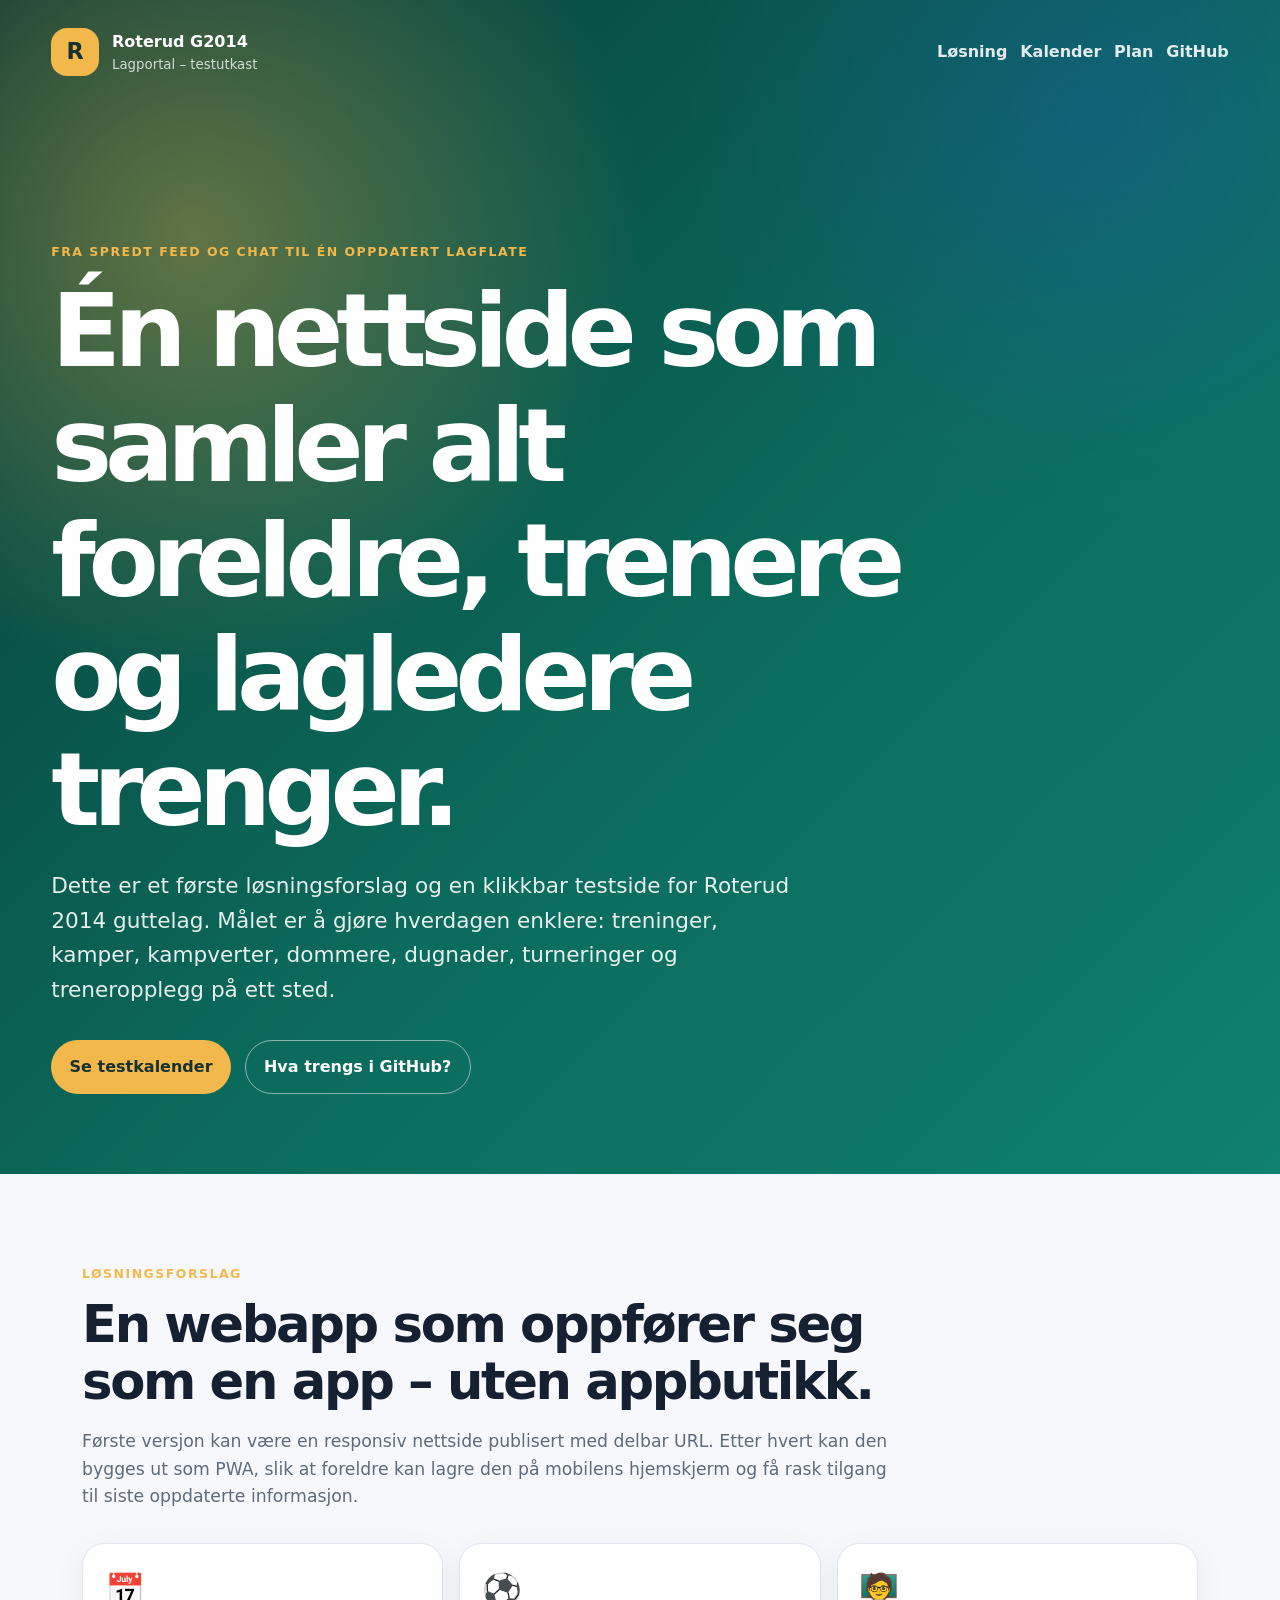
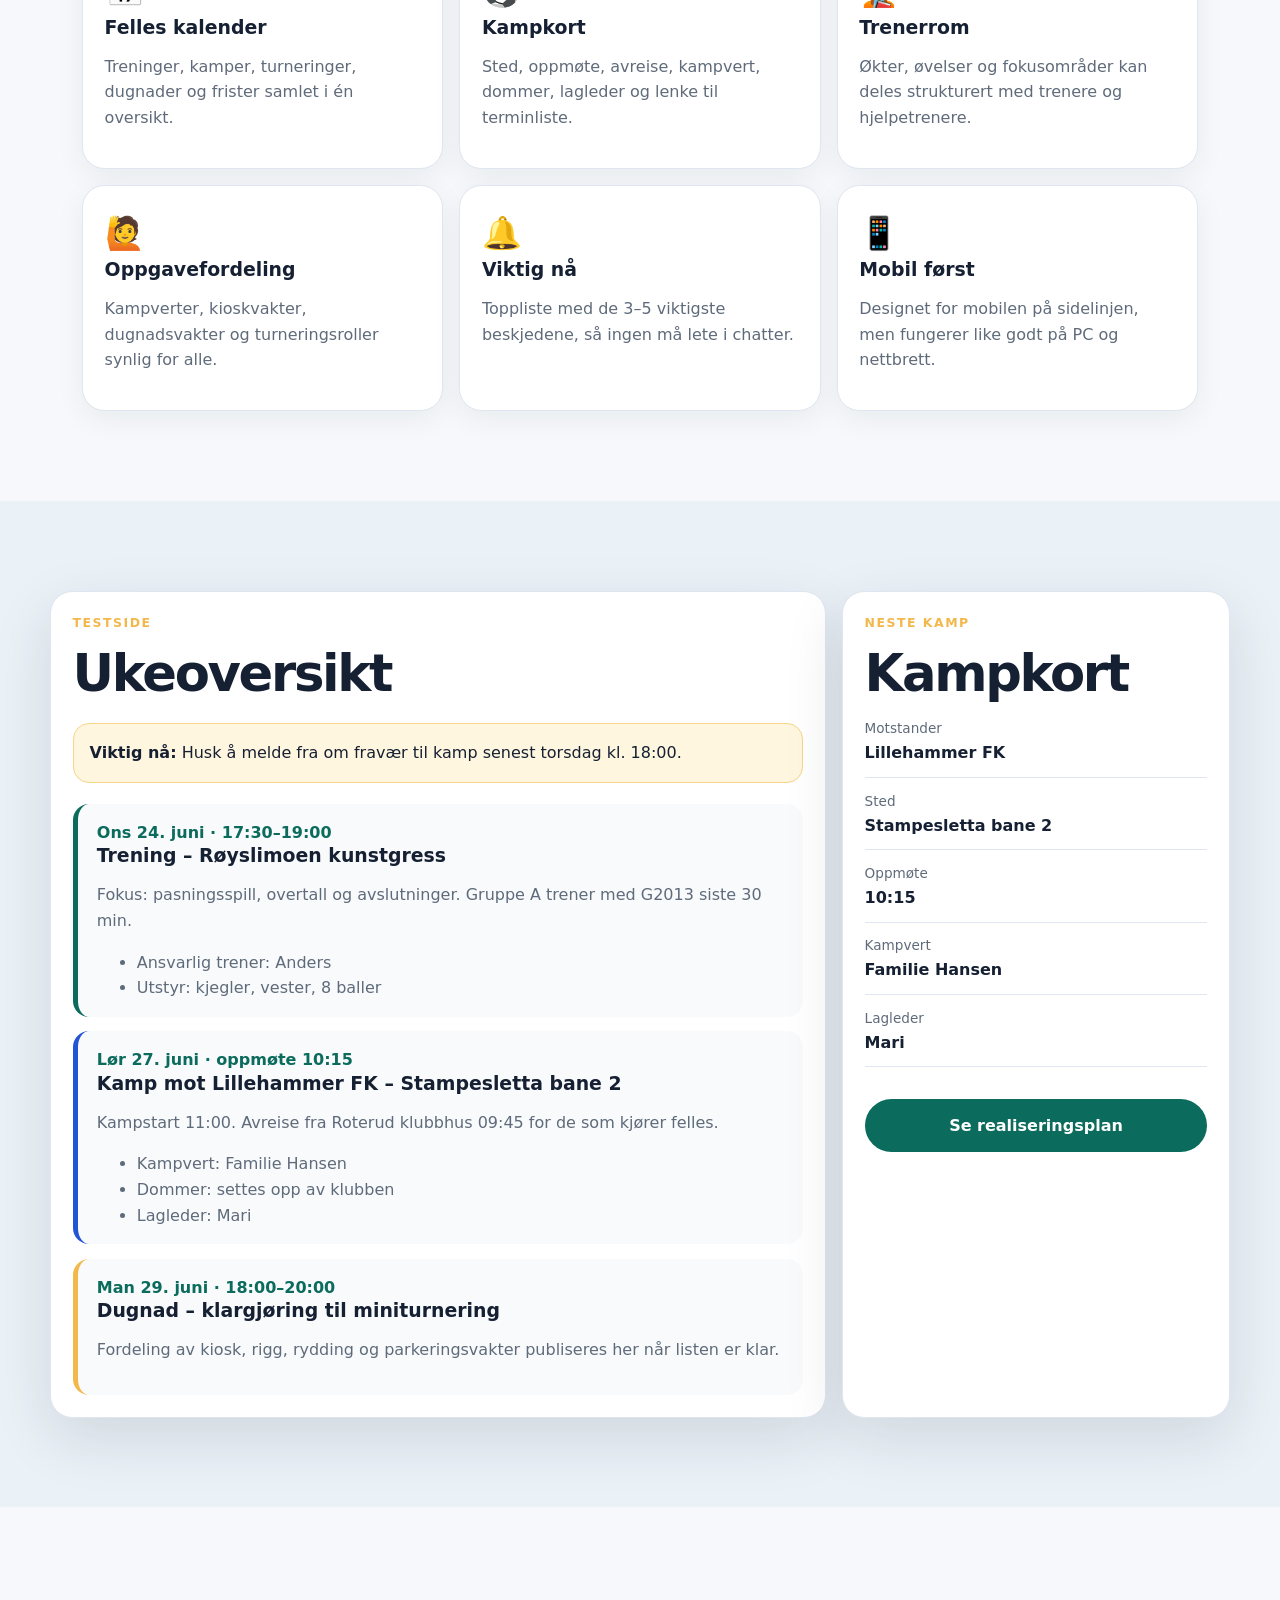
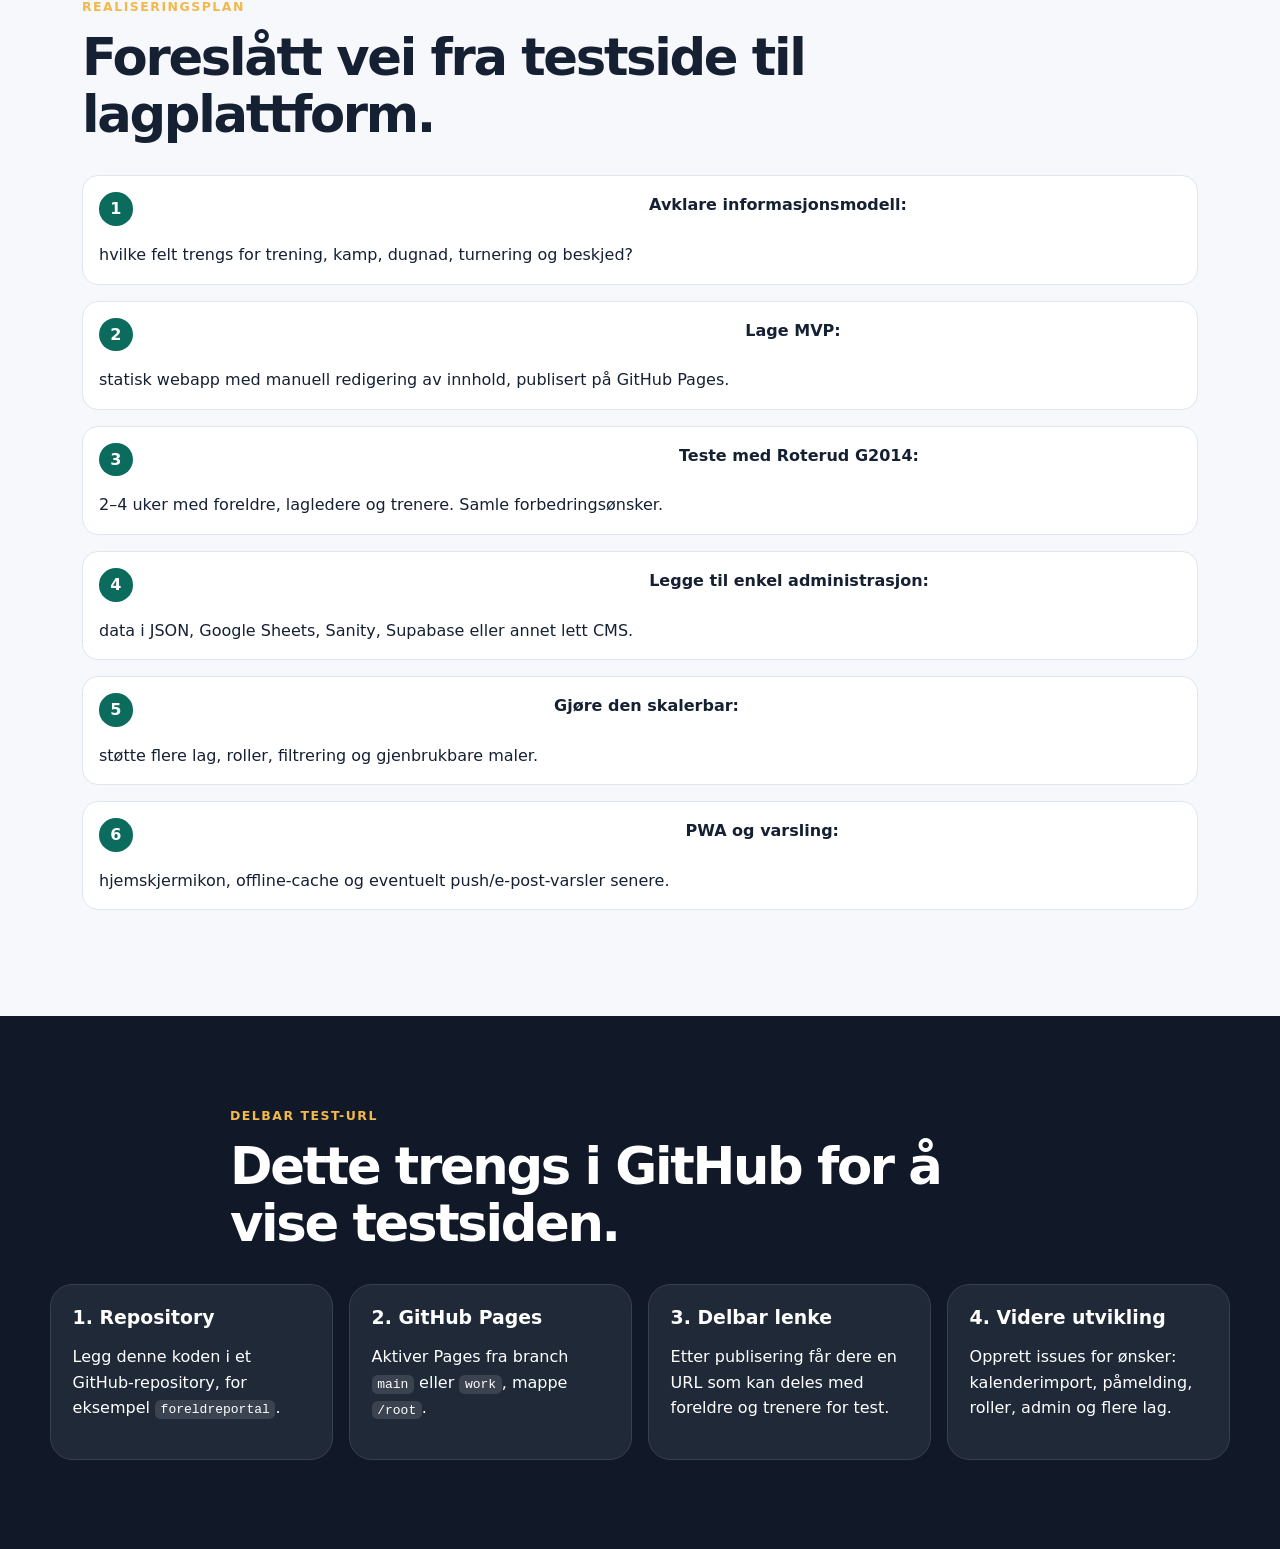
==== index.html @ 6beb045d "Add Roterud G2014 portal prototype" ====
<!doctype html>
<html lang="no">
  <head>
    <meta charset="utf-8" />
    <meta name="viewport" content="width=device-width, initial-scale=1" />
    <title>Roterud G2014 – lagportal</title>
    <meta
      name="description"
      content="Testside for en samlet informasjonsportal for Roterud G2014 med treninger, kamper, dugnader, turneringer og trenerplaner."
    />
    <link rel="stylesheet" href="styles.css" />
  </head>
  <body>
    <header class="hero">
      <nav class="topbar" aria-label="Hovednavigasjon">
        <a class="brand" href="#top" aria-label="Til toppen">
          <span class="brand__mark">R</span>
          <span>
            <strong>Roterud G2014</strong>
            <small>Lagportal – testutkast</small>
          </span>
        </a>
        <div class="topbar__links">
          <a href="#losning">Løsning</a>
          <a href="#kalender">Kalender</a>
          <a href="#plan">Plan</a>
          <a href="#github">GitHub</a>
        </div>
      </nav>

      <section id="top" class="hero__content">
        <p class="eyebrow">Fra spredt feed og chat til én oppdatert lagflate</p>
        <h1>Én nettside som samler alt foreldre, trenere og lagledere trenger.</h1>
        <p class="hero__lead">
          Dette er et første løsningsforslag og en klikkbar testside for Roterud 2014 guttelag.
          Målet er å gjøre hverdagen enklere: treninger, kamper, kampverter, dommere,
          dugnader, turneringer og treneropplegg på ett sted.
        </p>
        <div class="hero__actions">
          <a class="button button--primary" href="#kalender">Se testkalender</a>
          <a class="button button--secondary" href="#github">Hva trengs i GitHub?</a>
        </div>
      </section>
    </header>

    <main>
      <section class="section" id="losning">
        <div class="section__intro">
          <p class="eyebrow">Løsningsforslag</p>
          <h2>En webapp som oppfører seg som en app – uten appbutikk.</h2>
          <p>
            Første versjon kan være en responsiv nettside publisert med delbar URL. Etter hvert
            kan den bygges ut som PWA, slik at foreldre kan lagre den på mobilens hjemskjerm og
            få rask tilgang til siste oppdaterte informasjon.
          </p>
        </div>

        <div class="cards cards--three">
          <article class="card">
            <span class="card__icon">📅</span>
            <h3>Felles kalender</h3>
            <p>Treninger, kamper, turneringer, dugnader og frister samlet i én oversikt.</p>
          </article>
          <article class="card">
            <span class="card__icon">⚽</span>
            <h3>Kampkort</h3>
            <p>Sted, oppmøte, avreise, kampvert, dommer, lagleder og lenke til terminliste.</p>
          </article>
          <article class="card">
            <span class="card__icon">🧑‍🏫</span>
            <h3>Trenerrom</h3>
            <p>Økter, øvelser og fokusområder kan deles strukturert med trenere og hjelpetrenere.</p>
          </article>
          <article class="card">
            <span class="card__icon">🙋</span>
            <h3>Oppgavefordeling</h3>
            <p>Kampverter, kioskvakter, dugnadsvakter og turneringsroller synlig for alle.</p>
          </article>
          <article class="card">
            <span class="card__icon">🔔</span>
            <h3>Viktig nå</h3>
            <p>Toppliste med de 3–5 viktigste beskjedene, så ingen må lete i chatter.</p>
          </article>
          <article class="card">
            <span class="card__icon">📱</span>
            <h3>Mobil først</h3>
            <p>Designet for mobilen på sidelinjen, men fungerer like godt på PC og nettbrett.</p>
          </article>
        </div>
      </section>

      <section class="section section--tint" id="kalender">
        <div class="dashboard">
          <div class="panel panel--wide">
            <p class="eyebrow">Testside</p>
            <h2>Ukeoversikt</h2>
            <div class="notice">
              <strong>Viktig nå:</strong> Husk å melde fra om fravær til kamp senest torsdag kl. 18:00.
            </div>
            <div class="timeline">
              <article class="event event--training">
                <time datetime="2026-06-24">Ons 24. juni · 17:30–19:00</time>
                <h3>Trening – Røyslimoen kunstgress</h3>
                <p>Fokus: pasningsspill, overtall og avslutninger. Gruppe A trener med G2013 siste 30 min.</p>
                <ul>
                  <li>Ansvarlig trener: Anders</li>
                  <li>Utstyr: kjegler, vester, 8 baller</li>
                </ul>
              </article>
              <article class="event event--match">
                <time datetime="2026-06-27">Lør 27. juni · oppmøte 10:15</time>
                <h3>Kamp mot Lillehammer FK – Stampesletta bane 2</h3>
                <p>Kampstart 11:00. Avreise fra Roterud klubbhus 09:45 for de som kjører felles.</p>
                <ul>
                  <li>Kampvert: Familie Hansen</li>
                  <li>Dommer: settes opp av klubben</li>
                  <li>Lagleder: Mari</li>
                </ul>
              </article>
              <article class="event event--dugnad">
                <time datetime="2026-06-29">Man 29. juni · 18:00–20:00</time>
                <h3>Dugnad – klargjøring til miniturnering</h3>
                <p>Fordeling av kiosk, rigg, rydding og parkeringsvakter publiseres her når listen er klar.</p>
              </article>
            </div>
          </div>

          <aside class="panel">
            <p class="eyebrow">Neste kamp</p>
            <h2>Kampkort</h2>
            <dl class="factlist">
              <div><dt>Motstander</dt><dd>Lillehammer FK</dd></div>
              <div><dt>Sted</dt><dd>Stampesletta bane 2</dd></div>
              <div><dt>Oppmøte</dt><dd>10:15</dd></div>
              <div><dt>Kampvert</dt><dd>Familie Hansen</dd></div>
              <div><dt>Lagleder</dt><dd>Mari</dd></div>
            </dl>
            <a class="button button--full" href="#plan">Se realiseringsplan</a>
          </aside>
        </div>
      </section>

      <section class="section" id="plan">
        <div class="section__intro">
          <p class="eyebrow">Realiseringsplan</p>
          <h2>Foreslått vei fra testside til lagplattform.</h2>
        </div>
        <ol class="steps">
          <li><strong>Avklare informasjonsmodell:</strong> hvilke felt trengs for trening, kamp, dugnad, turnering og beskjed?</li>
          <li><strong>Lage MVP:</strong> statisk webapp med manuell redigering av innhold, publisert på GitHub Pages.</li>
          <li><strong>Teste med Roterud G2014:</strong> 2–4 uker med foreldre, lagledere og trenere. Samle forbedringsønsker.</li>
          <li><strong>Legge til enkel administrasjon:</strong> data i JSON, Google Sheets, Sanity, Supabase eller annet lett CMS.</li>
          <li><strong>Gjøre den skalerbar:</strong> støtte flere lag, roller, filtrering og gjenbrukbare maler.</li>
          <li><strong>PWA og varsling:</strong> hjemskjermikon, offline-cache og eventuelt push/e-post-varsler senere.</li>
        </ol>
      </section>

      <section class="section section--dark" id="github">
        <div class="section__intro">
          <p class="eyebrow">Delbar test-URL</p>
          <h2>Dette trengs i GitHub for å vise testsiden.</h2>
        </div>
        <div class="github-grid">
          <article>
            <h3>1. Repository</h3>
            <p>Legg denne koden i et GitHub-repository, for eksempel <code>foreldreportal</code>.</p>
          </article>
          <article>
            <h3>2. GitHub Pages</h3>
            <p>Aktiver Pages fra branch <code>main</code> eller <code>work</code>, mappe <code>/root</code>.</p>
          </article>
          <article>
            <h3>3. Delbar lenke</h3>
            <p>Etter publisering får dere en URL som kan deles med foreldre og trenere for test.</p>
          </article>
          <article>
            <h3>4. Videre utvikling</h3>
            <p>Opprett issues for ønsker: kalenderimport, påmelding, roller, admin og flere lag.</p>
          </article>
        </div>
      </section>
    </main>
  </body>
</html>
---- styles.css ----
:root {
  color-scheme: light;
  --bg: #f6f8fb;
  --card: #ffffff;
  --ink: #162033;
  --muted: #5f6b7a;
  --brand: #0b6b5c;
  --brand-2: #f2b84b;
  --blue: #2454d6;
  --line: #dfe6ef;
  --shadow: 0 20px 60px rgba(22, 32, 51, 0.12);
}

* { box-sizing: border-box; }
html { scroll-behavior: smooth; }
body {
  margin: 0;
  font-family: Inter, ui-sans-serif, system-ui, -apple-system, BlinkMacSystemFont, "Segoe UI", sans-serif;
  background: var(--bg);
  color: var(--ink);
  line-height: 1.6;
}

a { color: inherit; text-decoration: none; }

.hero {
  min-height: 86vh;
  background:
    radial-gradient(circle at 15% 20%, rgba(242, 184, 75, 0.38), transparent 28rem),
    radial-gradient(circle at 85% 10%, rgba(36, 84, 214, 0.25), transparent 25rem),
    linear-gradient(135deg, #073b35 0%, #0b6b5c 55%, #10806f 100%);
  color: white;
  padding: 1.25rem clamp(1rem, 4vw, 4rem) 5rem;
}

.topbar,
.hero__content,
.section {
  max-width: 1180px;
  margin: 0 auto;
}

.topbar {
  display: flex;
  justify-content: space-between;
  gap: 1rem;
  align-items: center;
  padding: 0.5rem 0 4rem;
}

.brand { display: flex; align-items: center; gap: 0.8rem; }
.brand__mark {
  display: grid;
  place-items: center;
  width: 3rem;
  height: 3rem;
  border-radius: 1rem;
  background: var(--brand-2);
  color: #17312d;
  font-weight: 900;
  font-size: 1.4rem;
}
.brand small { display: block; opacity: 0.78; }

.topbar__links { display: flex; flex-wrap: wrap; gap: 0.8rem; font-weight: 700; }
.topbar__links a { opacity: 0.88; }
.topbar__links a:hover { opacity: 1; }

.hero__content { padding-top: clamp(2rem, 8vw, 7rem); }
.eyebrow {
  margin: 0 0 0.75rem;
  color: var(--brand-2);
  font-weight: 850;
  letter-spacing: 0.12em;
  text-transform: uppercase;
  font-size: 0.78rem;
}

h1, h2, h3 { line-height: 1.12; margin: 0; }
h1 { max-width: 900px; font-size: clamp(2.7rem, 8vw, 6.8rem); letter-spacing: -0.07em; }
h2 { font-size: clamp(2rem, 4vw, 3.2rem); letter-spacing: -0.045em; }
h3 { font-size: 1.18rem; }

.hero__lead { max-width: 760px; font-size: clamp(1.1rem, 2vw, 1.35rem); opacity: 0.9; }
.hero__actions { display: flex; flex-wrap: wrap; gap: 0.85rem; margin-top: 2rem; }
.button {
  display: inline-flex;
  justify-content: center;
  align-items: center;
  min-height: 3rem;
  padding: 0.85rem 1.15rem;
  border-radius: 999px;
  font-weight: 850;
}
.button--primary { background: var(--brand-2); color: #17312d; }
.button--secondary { border: 1px solid rgba(255,255,255,0.5); color: white; }
.button--full { width: 100%; background: var(--brand); color: white; margin-top: 1rem; }

.section { padding: clamp(3rem, 7vw, 6rem) clamp(1rem, 4vw, 2rem); }
.section--tint { max-width: none; background: #eaf1f7; }
.section--tint > * { max-width: 1180px; margin-inline: auto; }
.section--dark { max-width: none; background: #111827; color: white; }
.section--dark > * { max-width: 1180px; margin-inline: auto; }
.section__intro { max-width: 820px; margin-bottom: 2rem; }
.section__intro p:not(.eyebrow) { color: var(--muted); font-size: 1.08rem; }
.section--dark .section__intro p:not(.eyebrow) { color: #c9d2df; }

.cards { display: grid; gap: 1rem; }
.cards--three { grid-template-columns: repeat(3, minmax(0, 1fr)); }
.card, .panel, .github-grid article {
  background: var(--card);
  border: 1px solid var(--line);
  border-radius: 1.4rem;
  padding: 1.35rem;
  box-shadow: 0 8px 30px rgba(22, 32, 51, 0.06);
}
.card__icon { font-size: 2rem; }
.card p, .event p, .event li { color: var(--muted); }

.dashboard { display: grid; grid-template-columns: 1.7fr 0.85fr; gap: 1rem; }
.panel { box-shadow: var(--shadow); }
.notice {
  margin: 1.3rem 0;
  padding: 1rem;
  border-radius: 1rem;
  background: #fff6df;
  border: 1px solid #f5d58a;
}
.timeline { display: grid; gap: 0.9rem; }
.event { border-left: 0.35rem solid var(--brand); padding: 1rem 1rem 1rem 1.2rem; background: #f8fafc; border-radius: 1rem; }
.event--match { border-color: var(--blue); }
.event--dugnad { border-color: var(--brand-2); }
.event time { color: var(--brand); font-weight: 850; }
.event ul { margin-bottom: 0; }

.factlist { display: grid; gap: 0.8rem; }
.factlist div { border-bottom: 1px solid var(--line); padding-bottom: 0.7rem; }
.factlist dt { color: var(--muted); font-size: 0.85rem; }
.factlist dd { margin: 0; font-weight: 850; }

.steps { display: grid; gap: 1rem; padding: 0; list-style: none; counter-reset: step; }
.steps li {
  counter-increment: step;
  display: grid;
  grid-template-columns: auto 1fr;
  gap: 1rem;
  align-items: start;
  background: white;
  border: 1px solid var(--line);
  border-radius: 1rem;
  padding: 1rem;
}
.steps li::before {
  content: counter(step);
  display: grid;
  place-items: center;
  width: 2.1rem;
  height: 2.1rem;
  border-radius: 50%;
  background: var(--brand);
  color: white;
  font-weight: 900;
}

.github-grid { display: grid; grid-template-columns: repeat(4, minmax(0, 1fr)); gap: 1rem; }
.github-grid article { background: #1f2937; border-color: #374151; box-shadow: none; }
code { background: rgba(255,255,255,0.12); padding: 0.12rem 0.35rem; border-radius: 0.35rem; }

@media (max-width: 860px) {
  .topbar { align-items: flex-start; flex-direction: column; padding-bottom: 2rem; }
  .cards--three, .dashboard, .github-grid { grid-template-columns: 1fr; }
  .hero { min-height: auto; }
}
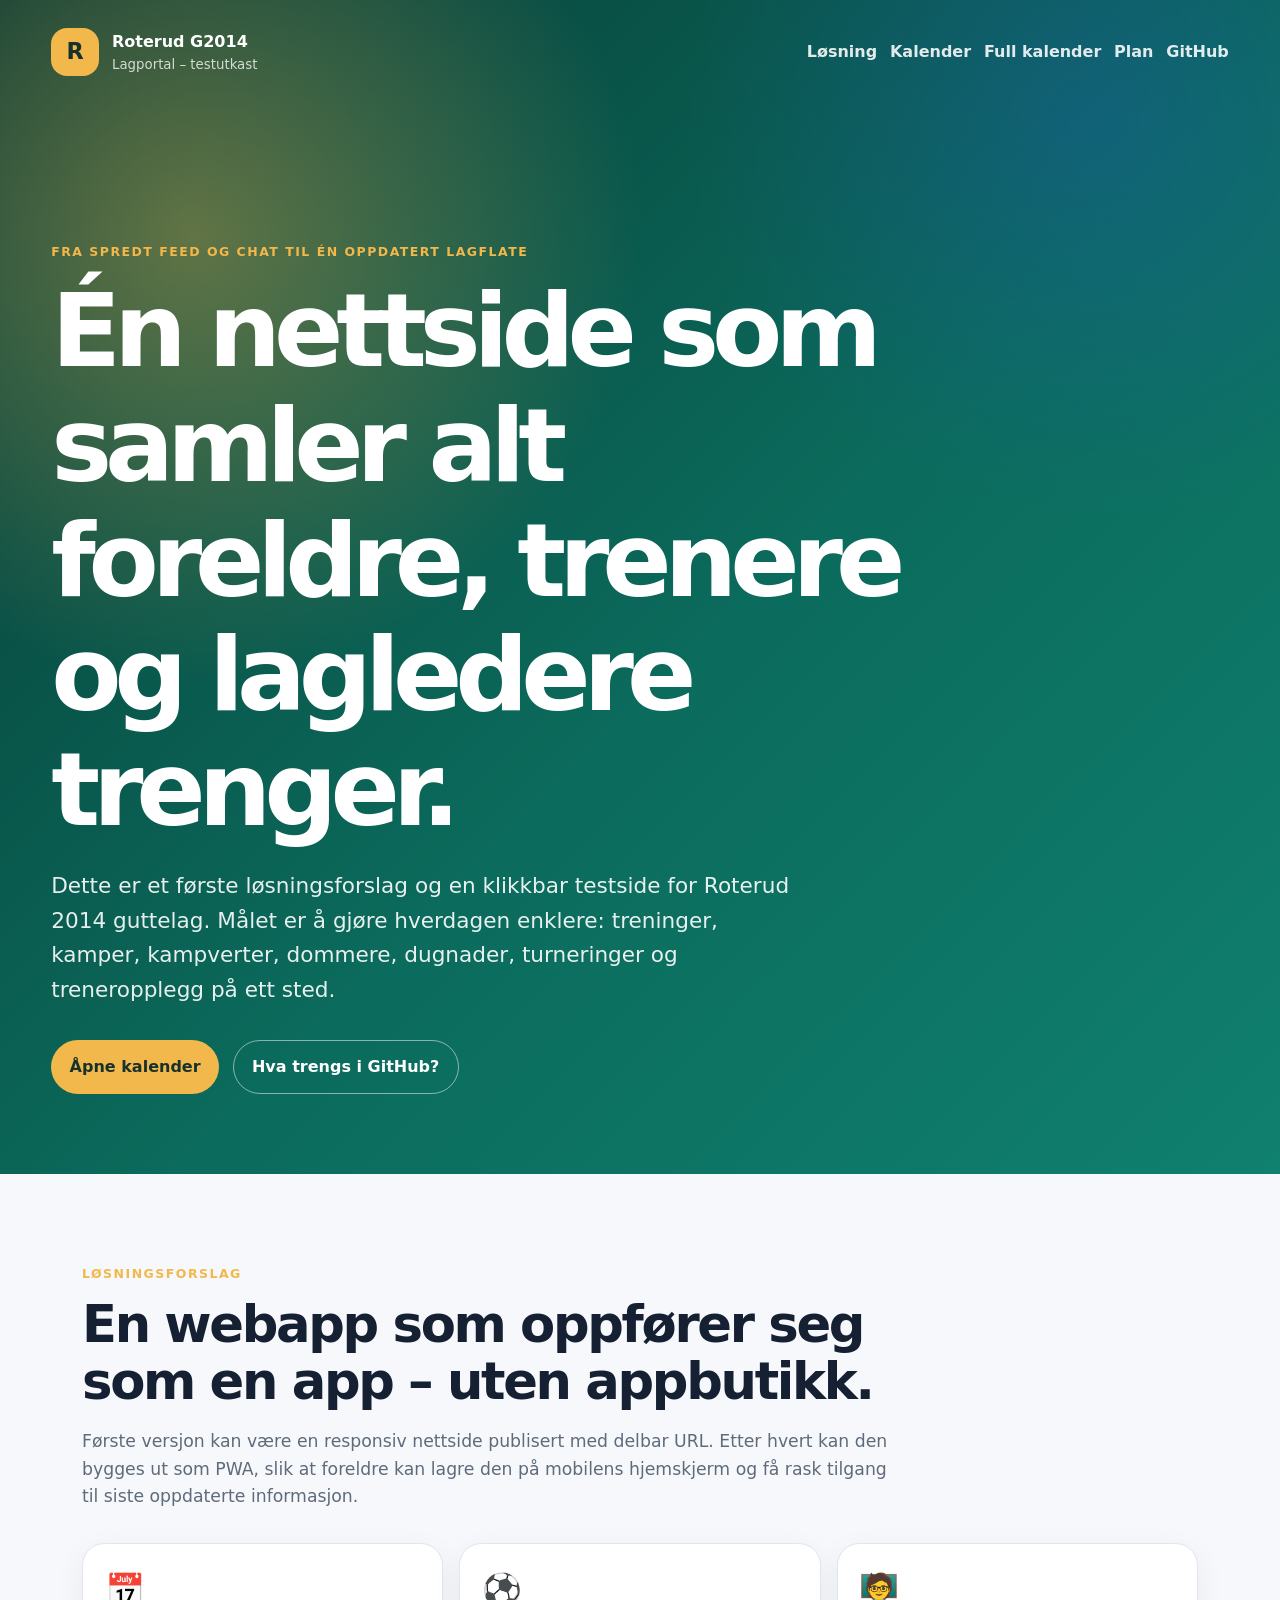
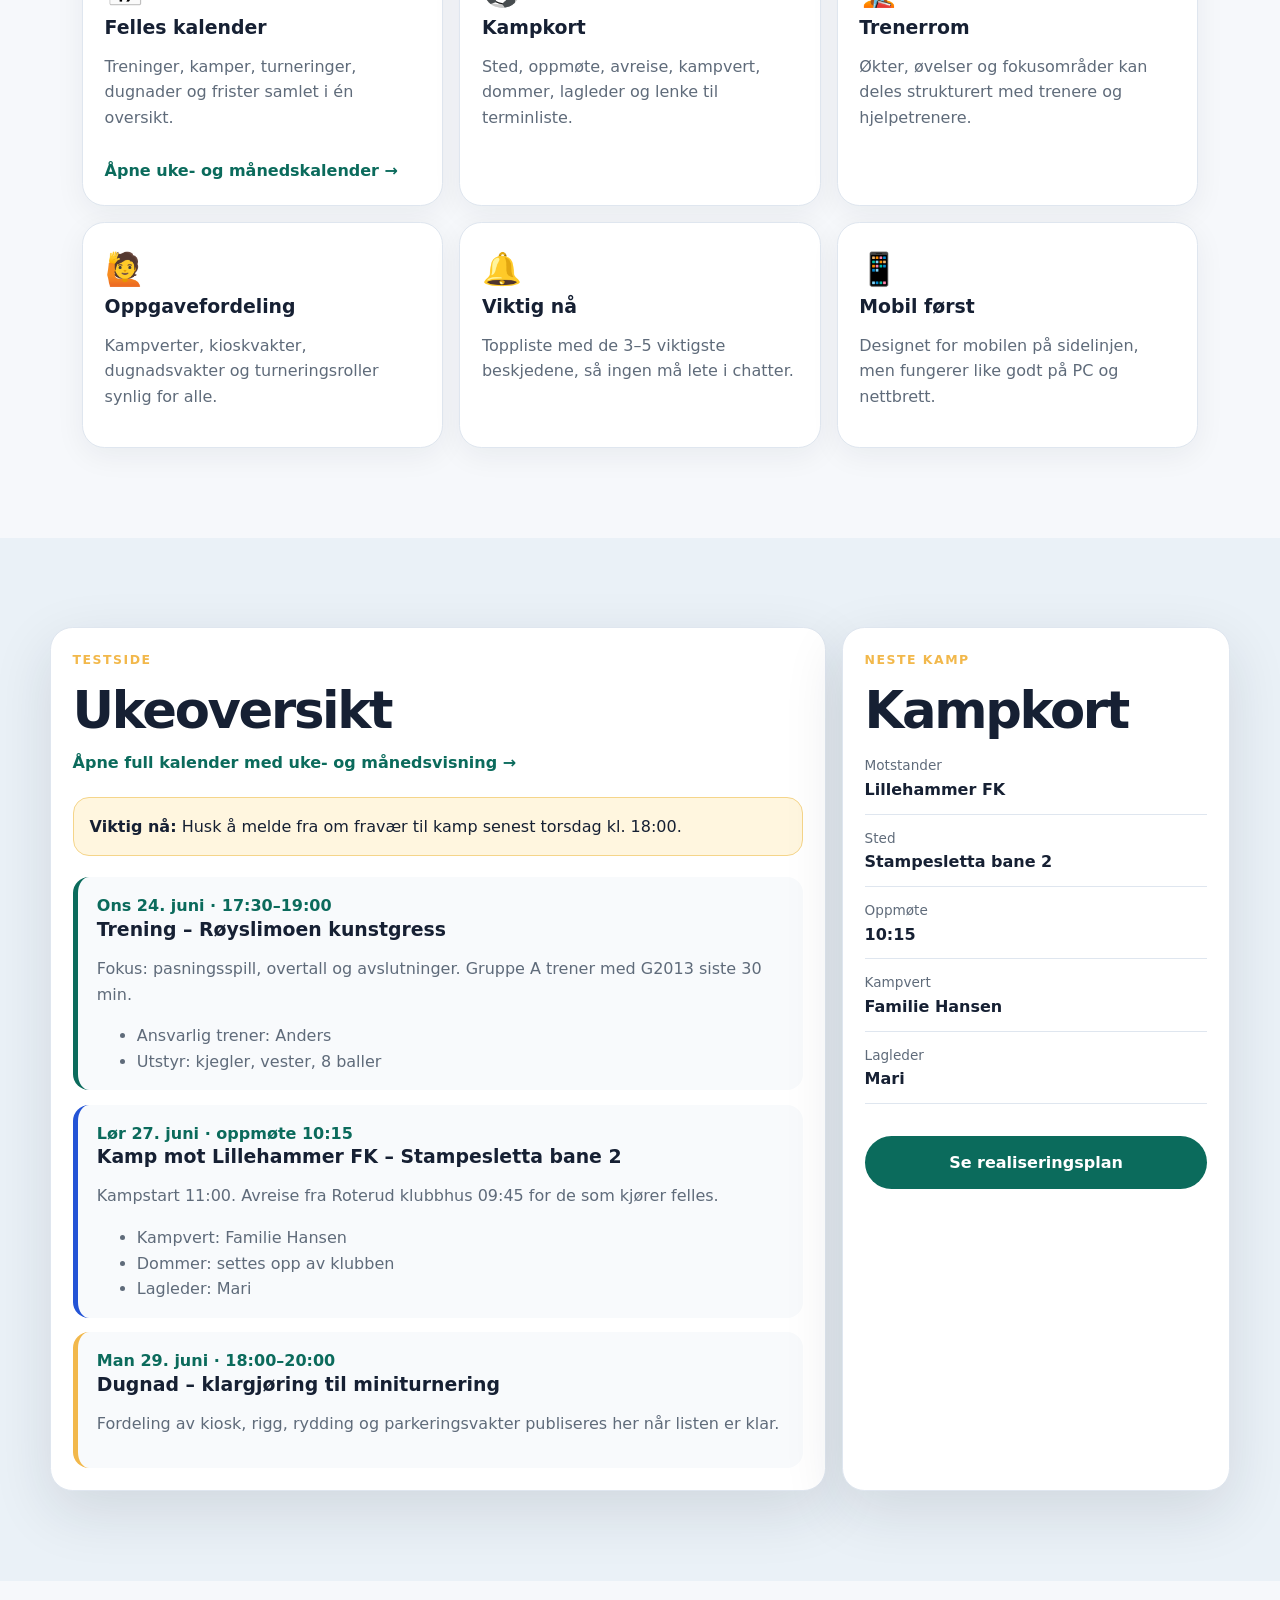
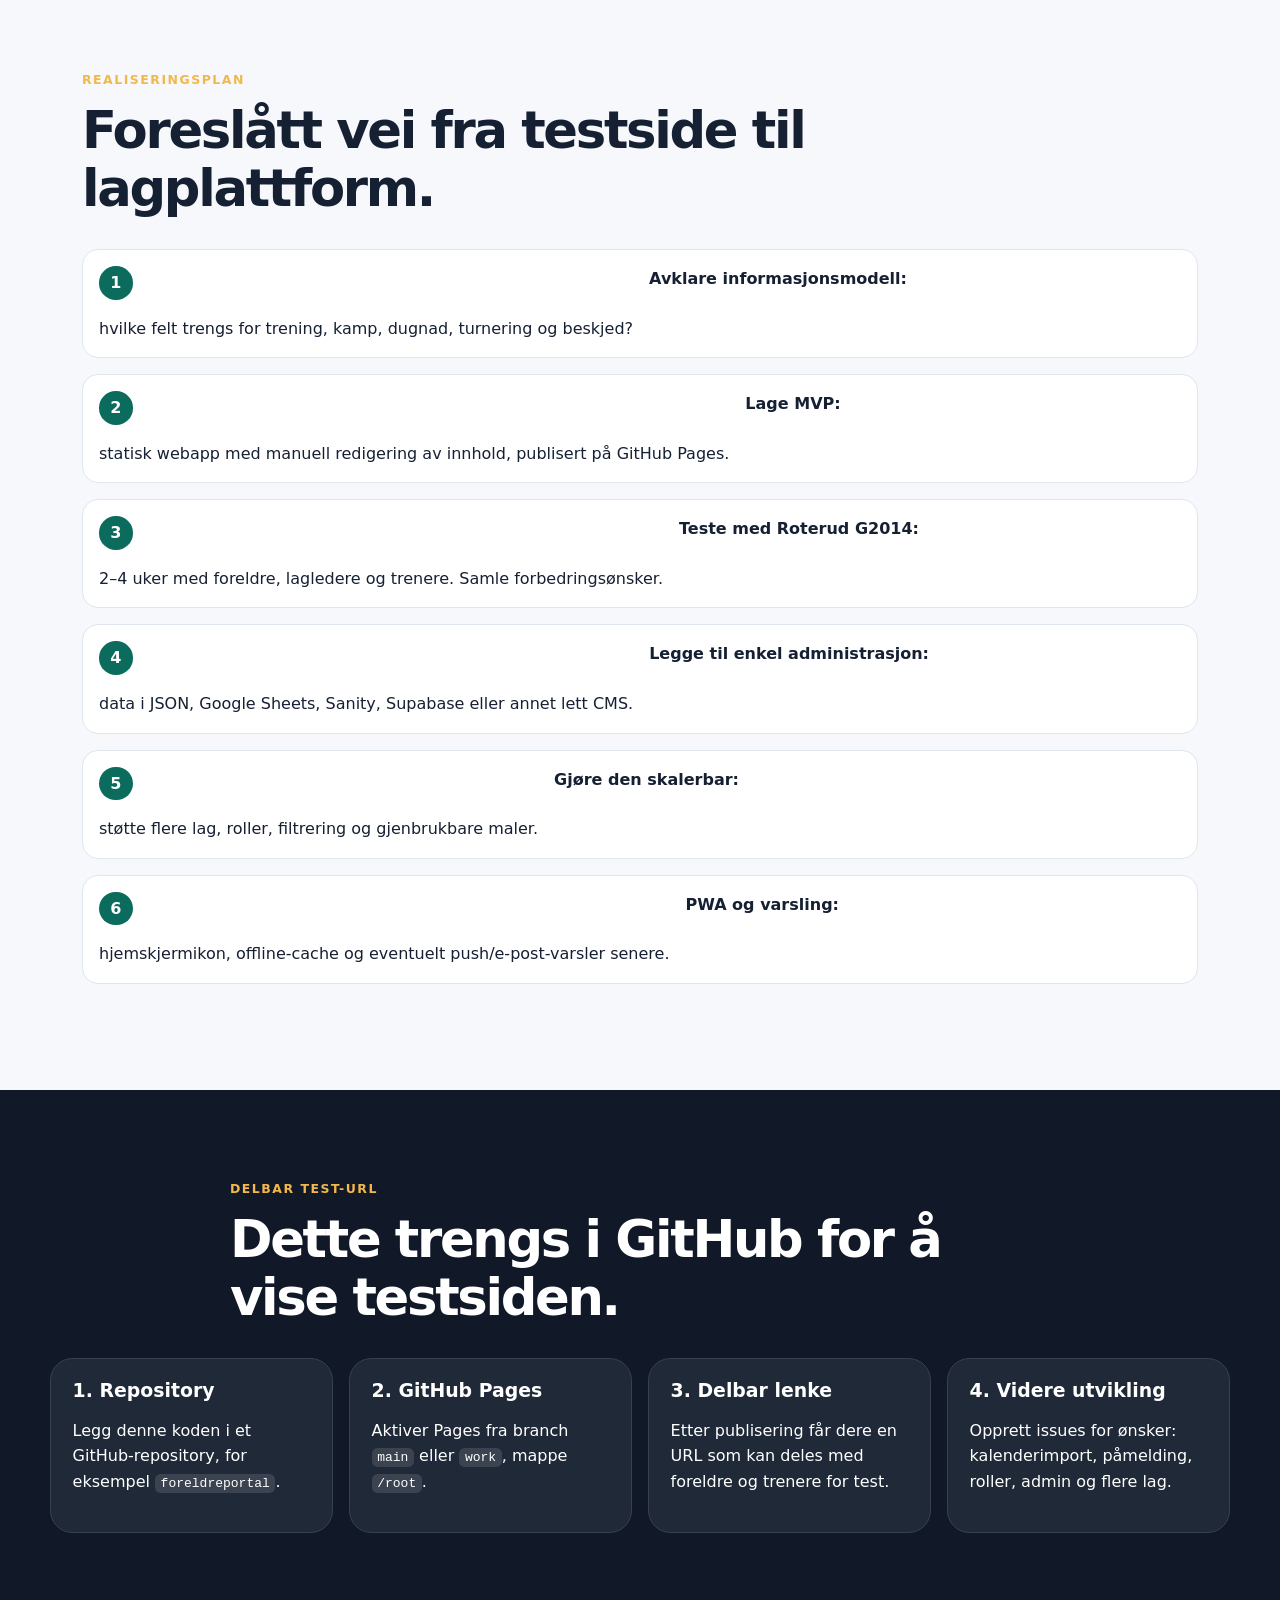
==== commit 4005221e: "Add switchable team calendar page" ====
--- a/index.html
+++ b/index.html
@@ -23,6 +23,7 @@
         <div class="topbar__links">
           <a href="#losning">Løsning</a>
           <a href="#kalender">Kalender</a>
+          <a href="kalender.html">Full kalender</a>
           <a href="#plan">Plan</a>
           <a href="#github">GitHub</a>
         </div>
@@ -37,7 +38,7 @@
           dugnader, turneringer og treneropplegg på ett sted.
         </p>
         <div class="hero__actions">
-          <a class="button button--primary" href="#kalender">Se testkalender</a>
+          <a class="button button--primary" href="kalender.html">Åpne kalender</a>
           <a class="button button--secondary" href="#github">Hva trengs i GitHub?</a>
         </div>
       </section>
@@ -56,11 +57,12 @@
         </div>
 
         <div class="cards cards--three">
-          <article class="card">
+          <a class="card card--link" href="kalender.html" aria-label="Åpne full kalender med uke- og månedsvisning">
             <span class="card__icon">📅</span>
             <h3>Felles kalender</h3>
             <p>Treninger, kamper, turneringer, dugnader og frister samlet i én oversikt.</p>
-          </article>
+            <span class="card__cta">Åpne uke- og månedskalender →</span>
+          </a>
           <article class="card">
             <span class="card__icon">⚽</span>
             <h3>Kampkort</h3>
@@ -94,6 +96,7 @@
           <div class="panel panel--wide">
             <p class="eyebrow">Testside</p>
             <h2>Ukeoversikt</h2>
+            <a class="inline-link" href="kalender.html">Åpne full kalender med uke- og månedsvisning →</a>
             <div class="notice">
               <strong>Viktig nå:</strong> Husk å melde fra om fravær til kamp senest torsdag kl. 18:00.
             </div>
--- a/styles.css
+++ b/styles.css
@@ -171,3 +171,160 @@
   .cards--three, .dashboard, .github-grid { grid-template-columns: 1fr; }
   .hero { min-height: auto; }
 }
+
+.card--link {
+  display: block;
+  transition: transform 160ms ease, box-shadow 160ms ease, border-color 160ms ease;
+}
+.card--link:hover,
+.card--link:focus-visible {
+  transform: translateY(-0.18rem);
+  border-color: var(--brand);
+  box-shadow: var(--shadow);
+  outline: none;
+}
+.card__cta,
+.inline-link {
+  display: inline-flex;
+  margin-top: 0.7rem;
+  color: var(--brand);
+  font-weight: 850;
+}
+
+.page { background: #eef4f8; }
+.subhero {
+  background:
+    radial-gradient(circle at 12% 10%, rgba(242, 184, 75, 0.35), transparent 22rem),
+    linear-gradient(135deg, #073b35 0%, #0b6b5c 100%);
+  color: white;
+  padding: 1.25rem clamp(1rem, 4vw, 4rem) 4rem;
+}
+.subhero__content { max-width: 1180px; margin: 0 auto; padding-top: 2rem; }
+.subhero h1 { font-size: clamp(2.3rem, 6vw, 5rem); }
+
+.calendar-page { max-width: 1220px; }
+.calendar-switch > input { position: absolute; inline-size: 1px; block-size: 1px; opacity: 0; pointer-events: none; }
+.view-toggle {
+  display: inline-flex;
+  gap: 0.35rem;
+  padding: 0.35rem;
+  margin-bottom: 1rem;
+  border-radius: 999px;
+  background: white;
+  border: 1px solid var(--line);
+  box-shadow: 0 8px 30px rgba(22, 32, 51, 0.06);
+}
+.view-toggle label {
+  cursor: pointer;
+  border-radius: 999px;
+  padding: 0.8rem 1.1rem;
+  font-weight: 900;
+  color: var(--muted);
+}
+#week-view:checked ~ .view-toggle label[for="week-view"],
+#month-view:checked ~ .view-toggle label[for="month-view"] {
+  background: var(--brand);
+  color: white;
+}
+.calendar-toolbar {
+  display: flex;
+  justify-content: space-between;
+  gap: 1rem;
+  align-items: end;
+  margin-bottom: 1.2rem;
+}
+.calendar-toolbar .button--primary { color: #17312d; }
+.calendar-view { display: none; }
+#week-view:checked ~ .week-view,
+#month-view:checked ~ .month-view { display: block; }
+
+.week-grid { display: grid; grid-template-columns: repeat(7, minmax(0, 1fr)); gap: 0.85rem; }
+.day-card {
+  min-height: 15rem;
+  background: white;
+  border: 1px solid var(--line);
+  border-radius: 1.15rem;
+  padding: 1rem;
+  box-shadow: 0 8px 26px rgba(22, 32, 51, 0.06);
+}
+.day-card--active { border-color: rgba(11, 107, 92, 0.35); }
+.day-card h3 { font-size: 1rem; margin-bottom: 0.8rem; }
+.empty-state { color: var(--muted); font-size: 0.92rem; }
+.activity {
+  display: grid;
+  gap: 0.25rem;
+  margin-bottom: 0.65rem;
+  padding: 0.75rem;
+  border-radius: 0.8rem;
+  background: #f8fafc;
+  border-left: 0.28rem solid var(--brand);
+  font-size: 0.9rem;
+}
+.activity time { color: var(--brand); font-weight: 900; }
+.activity span { color: var(--muted); }
+.activity--match { border-color: var(--blue); }
+.activity--dugnad { border-color: var(--brand-2); }
+.activity--cup { border-color: #8b5cf6; }
+.activity--info { border-color: #ef4444; }
+
+.month-grid {
+  display: grid;
+  grid-template-columns: repeat(7, minmax(0, 1fr));
+  gap: 0.55rem;
+}
+.weekday {
+  color: var(--muted);
+  font-weight: 900;
+  text-align: center;
+  padding: 0.5rem;
+}
+.month-day {
+  min-height: 7.6rem;
+  background: white;
+  border: 1px solid var(--line);
+  border-radius: 1rem;
+  padding: 0.7rem;
+  box-shadow: 0 8px 26px rgba(22, 32, 51, 0.05);
+}
+.month-day > span { font-weight: 950; }
+.month-day--today { outline: 3px solid rgba(242, 184, 75, 0.8); }
+.dot {
+  display: block;
+  margin-top: 0.4rem;
+  padding: 0.25rem 0.45rem;
+  border-radius: 999px;
+  color: white;
+  font-weight: 850;
+  font-size: 0.76rem;
+}
+.dot--training { background: var(--brand); }
+.dot--match { background: var(--blue); }
+.dot--dugnad { background: #b7791f; }
+.dot--cup { background: #7c3aed; }
+.dot--info { background: #dc2626; }
+.sr-only {
+  position: absolute;
+  width: 1px;
+  height: 1px;
+  padding: 0;
+  margin: -1px;
+  overflow: hidden;
+  clip: rect(0, 0, 0, 0);
+  white-space: nowrap;
+  border: 0;
+}
+
+@media (max-width: 1080px) {
+  .week-grid { grid-template-columns: repeat(2, minmax(0, 1fr)); }
+  .month-grid { font-size: 0.92rem; }
+  .month-day { min-height: 6.7rem; padding: 0.55rem; }
+}
+
+@media (max-width: 640px) {
+  .calendar-toolbar { align-items: stretch; flex-direction: column; }
+  .week-grid, .month-grid { grid-template-columns: 1fr; }
+  .weekday { display: none; }
+  .month-day { min-height: auto; }
+  .view-toggle { width: 100%; }
+  .view-toggle label { flex: 1; text-align: center; }
+}
